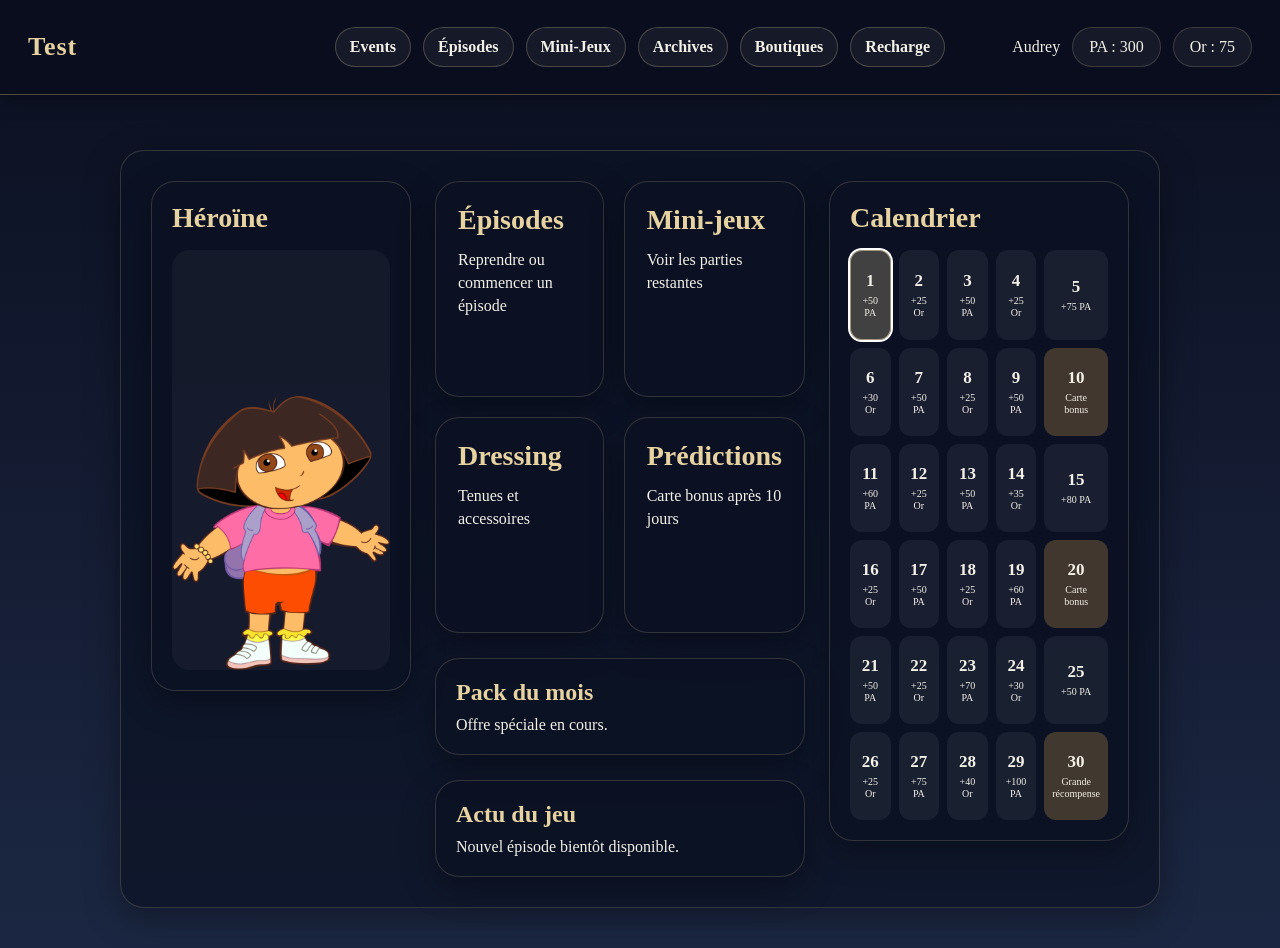
==== index.html @ 09d20448 "Add files via upload" ====
<!DOCTYPE html>
<html lang="fr">
<head>
  <meta charset="UTF-8">
  <meta name="viewport" content="width=device-width, initial-scale=1.0">
  <title>Test</title>
  <link rel="stylesheet" href="main.css">
</head>
<body>

  <div class="test-topbar">
    <div class="topbar-zone topbar-left">
      <div class="logo-test" id="home-logo">Test</div>
    </div>

    <div class="topbar-zone topbar-center">
      <nav class="test-menu">
        <div class="test-tab" onclick="window.location.href='events.html'">Events</div>
        <div class="test-tab" onclick="window.location.href='episode.html'">Épisodes</div>
        <div class="test-tab" onclick="window.location.href='minijeux.html'">Mini-Jeux</div>
        <div class="test-tab" onclick="window.location.href='archives.html'">Archives</div>
        <div class="test-tab" onclick="window.location.href='boutique.html'">Boutiques</div>
        <div class="test-tab" onclick="window.location.href='recharge.html'">Recharge</div>
      </nav>
    </div>

    <div class="topbar-zone topbar-right">
      <div class="profile-name-button" onclick="window.location.href='profil.html'">Audrey</div>
      <div class="badge-ui" id="pa-display">PA : 0</div>
      <div class="badge-ui" id="gold-display">Or : 0</div>
      
    </div>
  </div>

  <div id="reward-message" class="reward-message" style="display: none;"></div>

  <div class="test-page">
   <section id="home" class="test-section active">
   <div class="home-layout">

    <div class="home-left-card">
      <h2 class="home-section-title">Héroïne</h2>
      <div class="hero-display">
        <img src="images/dora.png" alt="Héroïne" class="hero-image">
      </div>
    </div>

    <div class="home-center-grid">
      <div class="home-feature-card" onclick="window.location.href='episode.html'">
        <span class="feature-title">Épisodes</span>
        <span class="feature-text">Reprendre ou commencer un épisode</span>
      </div>

      <div class="home-feature-card" onclick="window.location.href='minijeux.html'">
        <span class="feature-title">Mini-jeux</span>
        <span class="feature-text">Voir les parties restantes</span>
      </div>

      <div class="home-feature-card" onclick="window.location.href='dressing.html'">
        <span class="feature-title">Dressing</span>
        <span class="feature-text">Tenues et accessoires</span>
      </div>

      <div class="home-feature-card" onclick="window.location.href='predictions.html'">
        <span class="feature-title">Prédictions</span>
        <span class="feature-text">Carte bonus après 10 jours</span>
      </div>

      <div class="home-wide-card">
        <h3>Pack du mois</h3>
        <p>Offre spéciale en cours.</p>
      </div>

      <div class="home-wide-card">
        <h3>Actu du jeu</h3>
        <p>Nouvel épisode bientôt disponible.</p>
      </div>
    </div>

    <div class="home-right-column">
      <div class="home-side-card">
        <h2 class="home-section-title">Calendrier</h2>
        <div id="calendar-grid" class="calendar-grid"></div>
      </div>
    </div>

  </div>
</section>

   

   </div>

</section>

    <section id="events" class="test-section">
      <h1>Events</h1>
    </section>

    <section id="mini-jeux" class="test-section">
      <h1>Mini-jeux</h1>
    </section>

    <section id="archives" class="test-section">
      <h1>Archives</h1>
      <p>Consulte le lore, les personnages, les provinces et les informations débloquées.</p>

      <div class="test-card-grid">
        <div class="test-card">
          <h3>Personnages</h3>
          <p>Découvre les fiches des personnages rencontrés.</p>
        </div>

        <div class="test-card">
          <h3>Provinces</h3>
          <p>Explore les régions, peuples et lieux importants.</p>
        </div>

        <div class="test-card">
          <h3>Bestiaire</h3>
          <p>Retrouve les créatures et espèces du monde.</p>
        </div>
      </div>
    </section>

    <section id="recharge" class="test-section">
      <h1>Recharge</h1>
      <p>Récupère tes ressources quotidiennes et suis ta progression.</p>

      <div class="test-card-grid">
        <div class="test-card">
          <h3>Connexion du jour</h3>
          <p>Chaque nouveau jour : +50 PA et +25 Or.</p>
        </div>

        <div class="test-card">
          <h3>PA actuels</h3>
          <p id="recharge-pa-display">PA : 0</p>
        </div>

        <div class="test-card">
          <h3>Or actuel</h3>
          <p id="recharge-gold-display">Or : 0</p>
        </div>
      </div>
    </section>

    <section id="boutique" class="test-section">
      <h1>Boutique</h1>
      <p>Achète des objets, tenues et accessoires pour personnaliser ton aventure.</p>

      <div class="test-card-grid">
        <div class="test-card">
          <h3>Tenue lunaire</h3>
          <p>Prix : 120 Or</p>
        </div>

        <div class="test-card">
          <h3>Parure dorée</h3>
          <p>Prix : 80 Or</p>
        </div>

        <div class="test-card">
          <h3>Fond mystique</h3>
          <p>Prix : 150 Or</p>
        </div>
      </div>
    </section>

    <section id="profil" class="test-section">
         <h1>Profil</h1>
    </section>

  </div>

  <script>
    const REWARD_PA = 50;
  const REWARD_GOLD = 25;

  const dailyRewards = [
    { day: 1, reward: "+50 PA" },
    { day: 2, reward: "+25 Or" },
    { day: 3, reward: "+50 PA" },
    { day: 4, reward: "+25 Or" },
    { day: 5, reward: "+75 PA" },
    { day: 6, reward: "+30 Or" },
    { day: 7, reward: "+50 PA" },
    { day: 8, reward: "+25 Or" },
    { day: 9, reward: "+50 PA" },
    { day: 10, reward: "Carte bonus" },
    { day: 11, reward: "+60 PA" },
    { day: 12, reward: "+25 Or" },
    { day: 13, reward: "+50 PA" },
    { day: 14, reward: "+35 Or" },
    { day: 15, reward: "+80 PA" },
    { day: 16, reward: "+25 Or" },
    { day: 17, reward: "+50 PA" },
    { day: 18, reward: "+25 Or" },
    { day: 19, reward: "+60 PA" },
    { day: 20, reward: "Carte bonus" },
    { day: 21, reward: "+50 PA" },
    { day: 22, reward: "+25 Or" },
    { day: 23, reward: "+70 PA" },
    { day: 24, reward: "+30 Or" },
    { day: 25, reward: "+50 PA" },
    { day: 26, reward: "+25 Or" },
    { day: 27, reward: "+75 PA" },
    { day: 28, reward: "+40 Or" },
    { day: 29, reward: "+100 PA" },
    { day: 30, reward: "Grande récompense" }
  ];

  function getTodayDateString() {
    const today = new Date();
    const year = today.getFullYear();
    const month = String(today.getMonth() + 1).padStart(2, "0");
    const day = String(today.getDate()).padStart(2, "0");
    return year + "-" + month + "-" + day;
  }

  
function initializeCurrencies() {
  if (localStorage.getItem("test_pa") === null) {
    localStorage.setItem("test_pa", "250");
  }

  if (localStorage.getItem("test_gold") === null) {
    localStorage.setItem("test_gold", "50");
  }
}

function updateDisplays() {
  const pa = Number(localStorage.getItem("test_pa")) || 0;
  const gold = Number(localStorage.getItem("test_gold")) || 0;

  const paDisplay = document.getElementById("pa-display");
  const goldDisplay = document.getElementById("gold-display");

  if (paDisplay) paDisplay.textContent = "PA : " + pa;
  if (goldDisplay) goldDisplay.textContent = "Or : " + gold;
}

document.addEventListener("DOMContentLoaded", function () {
  initializeCurrencies(); // 🔥 essentiel
  updateDisplays();
});

  function giveDailyRewardIfNeeded() {
    let pa = Number(localStorage.getItem("test_pa")) || 0;
    let gold = Number(localStorage.getItem("test_gold")) || 0;

    const lastRewardDate = localStorage.getItem("test_last_reward_date");
    const today = getTodayDateString();

    if (lastRewardDate !== today) {
      pa += REWARD_PA;
      gold += REWARD_GOLD;

      localStorage.setItem("test_pa", pa);
      localStorage.setItem("test_gold", gold);
      localStorage.setItem("test_last_reward_date", today);

      let loginDay = Number(localStorage.getItem("test_login_day")) || 0;
      if (loginDay < 30) {
        loginDay += 1;
      }
      localStorage.setItem("test_login_day", loginDay);
    }
  }

  function renderCalendar() {
    const calendarGrid = document.getElementById("calendar-grid");
    if (!calendarGrid) return;

    calendarGrid.innerHTML = "";
    const claimedDay = Number(localStorage.getItem("test_login_day")) || 0;

    dailyRewards.forEach(function (item) {
      const dayBox = document.createElement("div");
      dayBox.classList.add("day");

      if (item.day <= claimedDay) dayBox.classList.add("claimed");
      if (item.day === claimedDay) dayBox.classList.add("today");
      if (item.day === 10 || item.day === 20 || item.day === 30) dayBox.classList.add("special");

      dayBox.innerHTML = `
        <span class="day-number">${item.day}</span>
        <span class="day-reward">${item.reward}</span>
      `;

      calendarGrid.appendChild(dayBox);
    });
  }

  function openSection(targetId) {
    const sections = document.querySelectorAll(".test-section");
    const tabs = document.querySelectorAll(".test-tab");
    const profilButton = document.getElementById("profil-button");

    sections.forEach(function (section) {
      section.classList.remove("active");
    });

    tabs.forEach(function (tab) {
      tab.classList.remove("active-tab");
    });

    if (profilButton) {
      profilButton.classList.remove("active-tab");
    }

    const targetSection = document.getElementById(targetId);
    if (targetSection) {
      targetSection.classList.add("active");
    }

    const targetTab = document.querySelector('.test-tab[data-target="' + targetId + '"]');
    if (targetTab) {
      targetTab.classList.add("active-tab");
    }

    if (profilButton && targetId === "profil") {
      profilButton.classList.add("active-tab");
    }
  }

  function setupTabs() {
    const tabs = document.querySelectorAll(".test-tab");

    tabs.forEach(function (tab) {
      tab.addEventListener("click", function () {
        const targetId = tab.getAttribute("data-target");
        openSection(targetId);
      });
    });

    const homeLogo = document.getElementById("home-logo");
    if (homeLogo) {
      homeLogo.addEventListener("click", function () {
        openSection("home");
      });
    }

    const profilButton = document.getElementById("profil-button");
    if (profilButton) {
      profilButton.addEventListener("click", function () {
        openSection("profil");
      });
    }
  }

  document.addEventListener("DOMContentLoaded", function () {
    giveDailyRewardIfNeeded();
    updateDisplays();
    renderCalendar();
    setupTabs();
  });
  </script>

</body>
</html>
---- main.css ----
#main-menu {
  display: none !important;
}

body {
  margin: 0;
  padding: 0;
  font-family: Georgia, "Times New Roman", serif;
  background: linear-gradient(180deg, #0b1020 0%, #131a30 45%, #1b2742 100%);
  color: #f3f0e8;
}

.reward-message {
  position: fixed;
  top: 110px;
  right: 30px;
  z-index: 9999;
  padding: 14px 18px;
  border-radius: 16px;
  background: rgba(231, 211, 161, 0.18);
  border: 1px solid rgba(231, 211, 161, 0.4);
  color: #f3f0e8;
  box-shadow: 0 8px 20px rgba(0, 0, 0, 0.25);
  font-size: 16px;
}

.test-topbar {
  position: fixed;
  top: 0;
  left: 0;
  width: 100%;
  height: 95px;
  background: rgba(10, 14, 30, 0.95);
  border-bottom: 1px solid rgba(212, 188, 132, 0.35);
  box-shadow: 0 4px 18px rgba(0, 0, 0, 0.35);
  display: grid;
  grid-template-columns: 1fr auto 1fr;
  align-items: center;
  padding: 0 28px;
  box-sizing: border-box;
  z-index: 9999;
}

.topbar-zone {
  display: flex;
  align-items: center;
}

.topbar-left {
  justify-content: flex-start;
}

.topbar-center {
  justify-content: center;
}

.topbar-right {
  justify-content: flex-end;
  gap: 12px;
}

.logo-test {
  font-size: 30px;
  font-weight: bold;
  color: #e7d3a1;
  white-space: nowrap;
  cursor: pointer;
}

.test-menu {
  display: flex;
  align-items: center;
  gap: 18px;
}

.test-menu a {
  color: #f3f0e8;
  text-decoration: none;
  padding: 14px 22px;
  border-radius: 999px;
  border: 1px solid rgba(231, 211, 161, 0.25);
  background: rgba(255, 255, 255, 0.05);
  font-size: 21px;
  font-weight: 600;
  white-space: nowrap;
  transition: 0.25s ease;
}

.test-menu a:hover {
  background: rgba(231, 211, 161, 0.14);
  border-color: rgba(231, 211, 161, 0.55);
  transform: translateY(-1px);
}

.badge-ui {
  padding: 10px 16px;
  border-radius: 999px;
  background: rgba(255, 255, 255, 0.05);
  border: 1px solid rgba(231, 211, 161, 0.18);
  color: #f3f0e8;
  font-size: 16px;
  white-space: nowrap;
}

.test-page {
  padding-top: 135px;
}

.logo-test {
  font-size: 30px;
  font-weight: bold;
  letter-spacing: 1px;
  color: #e7d3a1;
}

.test-menu {
  display: flex;
  gap: 14px;
  flex-wrap: wrap;
}

.test-menu a {
  color: #f3f0e8;
  text-decoration: none;
  font-size: 17px;
  padding: 10px 16px;
  border-radius: 999px;
  border: 1px solid rgba(231, 211, 161, 0.25);
  background: rgba(255, 255, 255, 0.04);
  transition: 0.25s ease;
}

.test-menu a:hover {
  background: rgba(231, 211, 161, 0.14);
  border-color: rgba(231, 211, 161, 0.55);
  transform: translateY(-1px);
}

.test-page {
  padding: 95px 30px 40px;
  max-width : 1100px;
  margin : 0 auto;
  box-sizing: border-box;
}

.test-section {
  display: none;
}

.test-section.active {
  display: block;
  padding : 30px;
  border-radius : 24px;
  background : rgba(12, 18, 36, 0.72);
  border: 1px solid rgba(231, 211, 161, 0.18);
  box-shadow : 0 10px 35px rgba(0, 0, 0, 0.35)
}

.test-card-grid {
  display: grid;
  grid-template-columns: repeat(3, minmax(220px, 1fr));
  gap: 20px;
  margin-top: 24px;
  align-items: stretch;
}

.test-card {
  padding: 20px;
  border-radius: 18px;
  background: rgba(255, 255, 255, 0.05);
  border: 1px solid rgba(231, 211, 161, 0.14);
  text-align: center;
}

.test-card h3 {
  margin-top: 0;
  color: #e7d3a1;
  font-size: 28px;
}

.test-card p {
  font-size: 16px;
  line-height: 1.5;
  color: #e8e1d3;
}

.test-button {
  display: inline-block;
  margin-top: 12px;
  padding: 10px 18px;
  border-radius: 12px;
  background: rgba(231, 211, 161, 0.16);
  border: 1px solid rgba(231, 211, 161, 0.35);
  color: #f3f0e8;
  text-decoration: none;
  cursor: pointer;
}

@media (max-width: 900px) {
  .test-card-grid {
    grid-template-columns: 1fr;
  }
}

  .test-page {
    padding-top: 150px;
  }

  .logo-test {
    font-size: 26px;
  }

  .test-menu {
    justify-content: center;
  }


[data-screen="main"] .middle,
[data-screen="main"] .buttons,
[data-menu="main"],
#main-menu,
button[data-action="start"],
button[data-action="load"],
button[data-action="settings"],
button[data-action="help"] {
  display: none !important;
}

[data-screen="main"] button {
  display: none !important;
}

body {
  margin: 0;
  padding: 0;
  font-family: Georgia, "Times New Roman", serif;
  color: #f3f0e8;
}

.test-menu a.active-tab {
  background: rgba(231, 211, 161, 0.22);
  border-color: rgba(231, 211, 161, 0.7);
}

.test-button {
  display: inline-block;
  margin-top: 12px;
  padding: 10px 18px;
  border-radius: 12px;
  background: rgba(231, 211, 161, 0.16);
  border: 1px solid rgba(231, 211, 161, 0.35);
  color: #f3f0e8;
  text-decoration: none;
  cursor: pointer;
}

.test-menu {
  display: flex;
  gap: 12px;
  flex-wrap: nowrap;
  align-items: center;
}

.test-tab {
  color: #f3f0e8;
  padding: 10px 14px;
  border-radius: 999px;
  border: 1px solid rgba(231, 211, 161, 0.25);
  background: rgba(255, 255, 255, 0.05);
  font-size: 16px;
  font-weight: 600;
  white-space: nowrap;
  cursor: pointer;
}

.test-tab:hover {
  background: rgba(231, 211, 161, 0.14);
  border-color: rgba(231, 211, 161, 0.55);
}

.test-tab.active-tab {
  background: rgba(231, 211, 161, 0.22);
  border-color: rgba(231, 211, 161, 0.7);
  box-shadow: 0 0 12px rgba(231, 211, 161, 0.2);
}

.test-topbar,
.test-topbar * {
  pointer-events: auto !important;
}

.test-topbar {
  position: fixed !important;
  top: 0 !important;
  left: 0 !important;
  width: 100% !important;
  height: 95px !important;
  z-index: 999999 !important;
}

[data-screen="main"],
[data-screen="main"] *,
[data-ui="text"],
[data-ui="choices"],
[data-ui="quick-menu"] {
  pointer-events: none !important;
}

#game-container {
  position: fixed;
  top: 0;
  left: 0;
  width: 100%;
  height: 100%;
  background: black;
  z-index: 999;
}

#game-background {
  position: absolute;
  width: 100%;
  height: 100%;
  background: black;
}

#dialogue-box {
  position: absolute;
  bottom: 0;
  width: 100%;
  padding: 30px;
  background: rgba(0,0,0,0.7);
  color: white;
  cursor: pointer;
}

#dialogue-box button {
  margin-top: 10px;
}

.profil-button {
  color: #f3f0e8;
  padding: 14px 22px;
  border-radius: 999px;
  border: 1px solid rgba(231, 211, 161, 0.25);
  background: rgba(255, 255, 255, 0.05);
  font-size: 21px;
  font-weight: 600;
  cursor: pointer;
}

.profil-button:hover {
  background: rgba(231, 211, 161, 0.14);
  border-color: rgba(231, 211, 161, 0.55);
}

.home-layout {
  display: grid;
  grid-template-columns: 240px 1fr 320px;
  gap: 24px;
  align-items: start;
}

.home-left-card,
.home-side-card,
.home-feature-card {
  background: rgba(12, 18, 35, 0.82);
  border: 1px solid rgba(231, 211, 161, 0.18);
  border-radius: 24px;
  box-shadow: 0 12px 32px rgba(0, 0, 0, 0.35);
}

.home-left-card,
.home-side-card {
  padding: 20px;
}

.home-section-title {
  margin: 0 0 16px 0;
  color: #e7d3a1;
  font-size: 28px;
  font-weight: 700;
}

.small-side-title {
  margin: 0 0 10px 0;
  color: #e7d3a1;
  font-size: 22px;
}

.hero-display {
  height: 420px;
  border-radius: 18px;
  background: rgba(255, 255, 255, 0.04);
  overflow: hidden;
  display: flex;
  align-items: flex-end;
  justify-content: center;
}

.hero-image {
  max-width: 100%;
  max-height: 100%;
  object-fit: contain;
}

.home-center-grid {
  display: grid;
  grid-template-columns: 1fr 1fr;
  gap: 20px;
}

.home-feature-card {
  min-height: 180px;
  padding: 24px;
  color: #f3f0e8;
  cursor: pointer;
  transition: transform 0.2s ease, border-color 0.2s ease, box-shadow 0.2s ease;
}

.home-feature-card:hover {
  transform: translateY(-4px);
  border-color: rgba(231, 211, 161, 0.55);
  box-shadow: 0 18px 36px rgba(0, 0, 0, 0.45);
}

.feature-title {
  display: block;
  margin-bottom: 12px;
  color: #e7d3a1;
  font-size: 28px;
  font-weight: 700;
}

.feature-text {
  display: block;
  font-size: 16px;
  line-height: 1.45;
  color: #f3f0e8;
}

.home-right-column {
  display: flex;
  flex-direction: column;
  gap: 20px;
}

.calendar-grid {
  display: grid;
  grid-template-columns: repeat(5, 1fr);
  gap: 8px;
}

.day {
  min-height: 72px;
  padding: 8px;
  border-radius: 12px;
  background: rgba(255, 255, 255, 0.06);
  display: flex;
  flex-direction: column;
  justify-content: center;
  align-items: center;
  gap: 4px;
}

.day.claimed {
  background: rgba(231, 211, 161, 0.25);
  border: 1px solid rgba(231, 211, 161, 0.6);
}

.day.today {
  outline: 2px solid #ffffff;
}

.day.special {
  background: rgba(255, 190, 90, 0.22);
}

.day-number {
  font-size: 17px;
  font-weight: 700;
}

.day-reward {
  font-size: 10px;
  text-align: center;
  line-height: 1.2;
}

.home-wide-card {
  grid-column:span 2;
  padding: 20px;
  border-radius: 20px;
  background: rgba(12, 18, 35, 0.85);
  border: 1px solid rgba(231, 211, 161, 0.2);
  margin-top: 5px;
}

.home-layout {
  display: grid;
  grid-template-columns: 260px 1fr 300px;
  gap: 24px;
  align-items: start;
}

.home-left-card {
  padding: 20px;
  background: rgba(12, 18, 35, 0.82);
  border: 1px solid rgba(231, 211, 161, 0.18);
  border-radius: 24px;
  box-shadow: 0 12px 32px rgba(0, 0, 0, 0.35);
}

.home-section-title {
  margin: 0 0 16px 0;
  color: #e7d3a1;
  font-size: 28px;
  font-weight: 700;
}

.hero-display {
  height: 420px;
  border-radius: 18px;
  background: rgba(255, 255, 255, 0.04);
  overflow: hidden;
  display: flex;
  align-items: flex-end;
  justify-content: center;
}

.hero-image {
  max-width: 100%;
  max-height: 100%;
  object-fit: contain;
  display: block;
}

.home-center-grid {
  display: grid;
  grid-template-columns: 1fr 1fr;
  gap: 20px;
}

.home-feature-card {
  min-height: 170px;
  padding: 22px;
  background: rgba(12, 18, 35, 0.82);
  border: 1px solid rgba(231, 211, 161, 0.18);
  border-radius: 24px;
  box-shadow: 0 12px 32px rgba(0, 0, 0, 0.35);
  color: #f3f0e8;
  cursor: pointer;
  transition: transform 0.2s ease, border-color 0.2s ease, box-shadow 0.2s ease;
}

.home-feature-card:hover {
  transform: translateY(-4px);
  border-color: rgba(231, 211, 161, 0.55);
  box-shadow: 0 18px 36px rgba(0, 0, 0, 0.45);
}

.feature-title {
  display: block;
  margin-bottom: 12px;
  color: #e7d3a1;
  font-size: 28px;
  font-weight: 700;
}

.feature-text {
  display: block;
  font-size: 16px;
  line-height: 1.45;
  color: #f3f0e8;
}

.home-wide-card {
  grid-column: span 2;
  padding: 20px;
  background: rgba(12, 18, 35, 0.82);
  border: 1px solid rgba(231, 211, 161, 0.18);
  border-radius: 24px;
  box-shadow: 0 12px 32px rgba(0, 0, 0, 0.35);
}

.home-wide-card h3 {
  margin: 0 0 10px 0;
  color: #e7d3a1;
  font-size: 24px;
}

.home-wide-card p {
  margin: 0;
  color: #f3f0e8;
}

.home-right-column {
  display: flex;
  flex-direction: column;
  gap: 20px;
}

.home-side-card {
  padding: 20px;
  background: rgba(12, 18, 35, 0.82);
  border: 1px solid rgba(231, 211, 161, 0.18);
  border-radius: 24px;
  box-shadow: 0 12px 32px rgba(0, 0, 0, 0.35);
}

.small-side-title {
  margin: 0 0 10px 0;
  color: #e7d3a1;
  font-size: 22px;
}

.calendar-grid {
  display: grid;
  grid-template-columns: repeat(5, 1fr);
  gap: 8px;
}

.day {
  min-height: 72px;
  padding: 8px;
  border-radius: 12px;
  background: rgba(255, 255, 255, 0.06);
  display: flex;
  flex-direction: column;
  justify-content: center;
  align-items: center;
  gap: 4px;
}

.day.claimed {
  background: rgba(231, 211, 161, 0.25);
  border: 1px solid rgba(231, 211, 161, 0.6);
}

.day.today {
  outline: 2px solid #ffffff;
}

.day.special {
  background: rgba(255, 190, 90, 0.22);
}

.day-number {
  font-size: 17px;
  font-weight: 700;
}

.day-reward {
  font-size: 10px;
  text-align: center;
  line-height: 1.2;
}

@media (max-width: 1200px) {
  .home-layout {
    grid-template-columns: 1fr;
  }

  .hero-display {
    height: 320px;
  }

  .home-center-grid {
    grid-template-columns: 1fr;
  }

  .home-wide-card {
    grid-column: span 1;
  }
}

.episode-status.in-progress {
  background: rgba(80, 150, 255, 0.16);
  border: 1px solid rgba(80, 150, 255, 0.5);
  color: #bfd8ff;
}

.episode-status.completed {
  background: rgba(120, 210, 150, 0.16);
  border: 1px solid rgba(120, 210, 150, 0.5);
  color: #c8f5d4;
}

.memory-intro {
  width: 320px;
  margin: 40px auto 20px;
  padding: 24px;
  background: rgba(12, 18, 35, 0.82);
  border: 1px soldi rgba(231, 211, 161, 0.18);
  border-radius: 22px;
  box-shadow: 0 12px 32px rgba(0, 0, 0, 0.35);
  text-align: left;
}

.minigame-card-content {
  display: flex;
  flex-direction: column;
  align-items: flex-start;
  gap: 10px;
}

.minigame-text {
  width: 100%;
  display: flex;
  flex-direction: column;
  align-items: flex-start;
  gap: 10px;
}

.minigame-title {
  margin: 0;
  color: #e7d3a1;
  font-size: 30px;
  font-weight: 700;
}

.minigame-descritpion {
  margin: 0;
  color: #f3f0e8;
  font-size: 15px;
  line-height: 1.4;
}

.minigame-tries {
  margin: 0;
  color: #d8d2cd;
  font-size: 14px;
}

.minigame-button {
  display: block;
  width: fit-content;
  margin: 10px auto 0 auto;
  padding: 8px 18px;
  border-radius: 12px;
  background: rgba(231, 211, 161, 0.16);
  border: 1px solid rgba(231, 211, 161, 0.45);
  color: #f3f0e8;
  font-size: 14px;
  font-weight: 700;
  cursor: pointer;
  text-align: center;
}

.minigame-card-content .minigame-button {
  align-self: flex-start;
}

.minigame-button:hover {
  border-color: rgba(231, 211, 161, 0.75);
  box-shadow: 0 12px 24px rgba(0, 0, 0, 0.28);
}

.memory-game-container {
  max-width: 820px;
  margin: 20px auto 0;
}

.memory-panel {
  display: flex;
  justify-content: center;
  gap: 24px;
  margin-bottom: 20px;
  color: #f3f0e8;
}

.hidden {
  display: none;
}

#memory-grid {
  display: grid;
  grid-template-columns: repeat(5, 80px);
  gap: 10px;
  justify-content: center;
  margin-top: 20px;
}

.card {
  width: 80px;
  height: 80px;
  background: #1c2340;
  display: flex;
  align-items: center;
  justify-content: center;
  cursor: pointer;
  font-size: 24px;
  border-radius: 10px;
}

.card.flipped {
  background: #f3d9a4;
}

.memory-start-popup {
  display: flex;
  justify-content: center;
  align-items: center;
  min-height: 70vh;
}

.memory-start-card {
  width: 360px;
  padding : 28px;
  background: rgba(12, 18, 35, 0.88);
  border: 1px solid rgba(231, 211, 161, 0.18);
  border-radius: 24px;
  box-shadow: 0 12px 32px rgba(0, 0, 0, 0.35);
  text-align: left;
}

.memory-popup-title {
  margin: 0 0 14px 0;
  color: #e7d3a1;
  font-size: 34px;
}

.memory-popup-text {
  margin: 0 0 14px 0;
  color: #f3f0e8;
  font-size: 16px;
  line-height: 1.45;
}

.memory-popup-buttons {
  display: flex;
  flex-direction: column;
  gap: 14px;
  align-items: center;
}

.memory-game-area {
  margin-top: 30px;
}

.hidden {
  display: none;
}
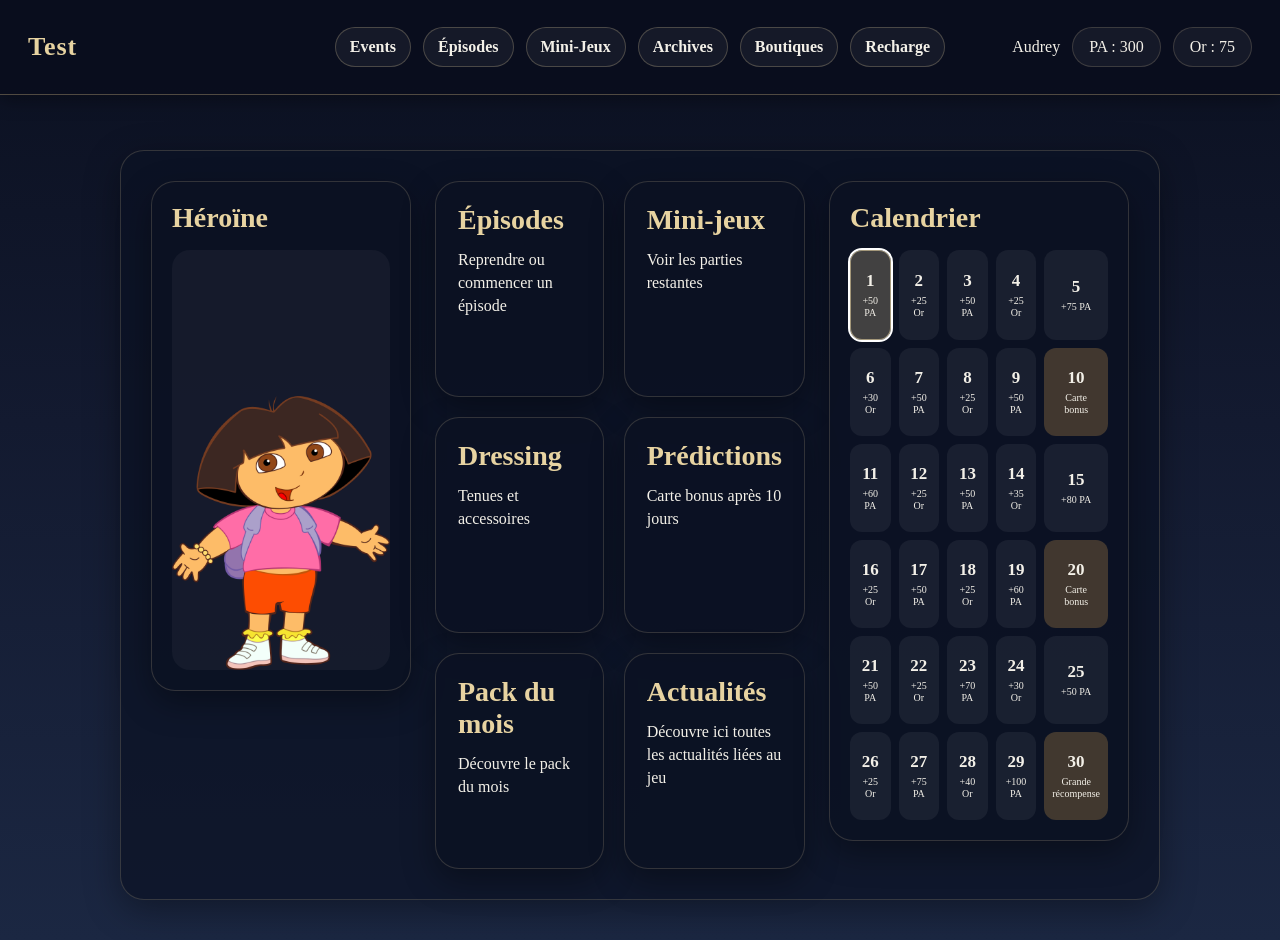
==== commit 127b3d3d: "Add files via upload" ====
--- a/index.html
+++ b/index.html
@@ -66,14 +66,14 @@
         <span class="feature-text">Carte bonus après 10 jours</span>
       </div>
 
-      <div class="home-wide-card">
-        <h3>Pack du mois</h3>
-        <p>Offre spéciale en cours.</p>
-      </div>
-
-      <div class="home-wide-card">
-        <h3>Actu du jeu</h3>
-        <p>Nouvel épisode bientôt disponible.</p>
+      <div class="home-feature-card" onclick="window.location.href='pack.html'">
+        <span class="feature-title">Pack du mois</span>
+        <span class="feature-text">Découvre le pack du mois</span>
+      </div>
+
+      <div class="home-feature-card" onclick="window.location.href='actualite.html'">
+        <span class="feature-title">Actualités</span>
+        <span class="feature-text">Découvre ici toutes les actualités liées au jeu</span>
       </div>
     </div>
 
--- a/main.css
+++ b/main.css
@@ -839,4 +839,362 @@
 
 .hidden {
   display: none;
+}
+
+.archives-title {
+  text-align: center;
+  margin-top: 5px;
+  margin-bottom: 0;
+  color: white;
+}
+
+.archives-container {
+  position: relative;
+  width: 100%;
+  height: 400px;
+  margin-top: 5px;
+}
+
+.bubble {
+  position: absolute;
+  border-radius: 50%;
+  background: rgba(255, 255, 255, 0.08);
+  border: 1px solid rgba(255, 255, 255, 0.2);
+  backdrop-filter: blur(10px);
+  color: white;
+  display: flex;
+  align-items: center;
+  justify-content: center;
+  text-align: center;
+  cursor: pointer;
+  transition: transform 0.3s ease, box-shadow 0.3s ease;
+  box-shadow: 0 0 15px rgba(255, 255, 255, 0.15);
+  padding: 20px;
+}
+
+.bubble span {
+  font-size: 22px;
+  font-weight: 700;
+  color: #e7d3a1;
+  line-height: 1.2;
+}
+
+.bubble:hover {
+  transform: scale(1.12);
+  box-shadow: 0 0 25px rgba(255, 190, 90, 0.35);
+}
+
+@keyframes float {
+  0% {transform: translateY(0px); }
+  50% {transform: translateY(-8px); }
+  100% {transform: translateY(0px); }
+}
+
+.bubble {
+  animation: float 4s ease-in-out infinite;
+}
+
+.bubble-map {
+  width: 150px;
+  height: 150px;
+  top: 25px;
+  left: 26%;
+  animation-delay: 0s;
+}
+
+.bubble-persos {
+  width: 175px;
+  height: 175px;
+  top: 15px;
+  right: 10%;
+  animation-delay: 1s;
+}
+
+.bubble-illus {
+  width: 160px;
+  height: 160px;
+  top: 200px;
+  left: 10%;
+  animation-delay: 2s;
+}
+
+.bubble-journal {
+  width: 185px;
+  height: 185px;
+  top: 170px;
+  right: 32%;
+  animation-delay: 3s;
+}
+
+@media (max-width: 900px) {
+  .archives-container {
+    min-height: auto;
+    height: auto;
+    display: flex;
+    flex-direction: column;
+    gap: 20px;
+    align-items: center;
+  }
+
+  .bubble {
+    position: static;
+    animation: none;
+  }
+
+  .bubble-map,
+  .bubble-persos,
+  .bubble-illus,
+  .bubble-journal {
+    width: 220px;
+    height: 220px;
+  }
+}
+
+.actu-page {
+  max-width: 800px;
+  margin: 0 auto;
+  padding: 80px 20px;
+}
+
+.actu-page-title {
+  text-align: center;
+  color:white;
+  margin-bottom: 40px;
+}
+
+.actu-list {
+  display: grid;
+  grid-template-columns: repeat(auto-fit, minmax(250px, 1fr));
+  gap: 20px;
+}
+
+.actu-item {
+  padding: 16px;
+  border-radius: 12px;
+  background: rgba(255, 255, 255, 0.05);
+  border: 1px solid rgba(255, 255, 255, 0.1);
+  cursor: pointer;
+  transition: all 0.25s ease;
+  height: 120px;
+  display: flex;
+  flex-direction: column;
+  justify-content: center;
+  backdrop-filter: blur(8px);
+}
+
+.actu-item:hover {
+  transform: translateY(-6px) scale(1.02);
+  background: rgba(255, 255, 255, 0.08);
+  box-shadow: 0 10px 25px rgba(0,0,0,0.3);
+}
+
+.actu-item:active {
+  transform: scale(0.98);
+}
+
+.actu-date {
+  font-size: 14px;
+  color: rgba(255, 255, 255, 0.6);
+  margin-bottom: 6px;
+}
+
+.actu-title {
+  font-size: 22px;
+  color: #e7d3a1;
+}
+
+.back-button {
+  position: fixed;
+  top: 20px;
+  left: 20px;
+  font-size: 16px;
+  color: white;
+  cursor: pointer;
+  padding: 10px 16px;
+  border-radius: 12px;
+  background: rgba(255, 255, 255, 0.08);
+  border: 1px solid rgba(255, 255, 255, 0.15);
+  backdrop-filter: blur(6px);
+  transition: all 0.3s ease;
+  z-index: 1000;
+}
+
+.back-button:hover {
+  transform: scale(1.05);
+  box-shadow: 0 0 12px rgba(255, 255, 255, 0.2);
+}
+
+.shop-container {
+  max-width: 1100px;
+  margin: 0 auto;
+  padding: 100px 20px 40px;
+}
+
+.shop-page-title {
+  text-align: center;
+  color: white;
+  margin-bottom: 40px;
+}
+
+.shop-grid {
+  display: grid;
+  grid-template-columns: repeat(auto-fit, minmax(260px, 320px));
+  gap: 28px;
+  justify-content: center;
+  margin-top: 10px;
+}
+
+.shop-card {
+  position: relative;
+  padding: 26px;
+  border-radius: 18px;
+  background: rgba(255, 255, 255, 0.05);
+  border: 1px solid rgba(255, 255, 255, 0.10);
+  cursor: pointer;
+  transition: transform 0.25s ease, box-shadow 0.25s ease, background 0.25s ease;
+}
+
+.shop-card:hover {
+  transform: translateY(-5px);
+  background: rgba(255, 255, 255, 0.08);
+  box-shadow: 0 10px 24px rgba(0, 0, 0, 0.25);
+}
+
+.shop-card-title {
+  font-size: 28px;
+  color: #e7d3a1;
+  margin-bottom: 12px;
+}
+
+.shop-card-text {
+  font-size: 16px;
+  line-height: 1.5;
+  color: white;
+}
+
+.shop-card-locked {
+  opacity: 0.75;
+}
+
+.shop-badge {
+  position: absolute;
+  top: 14px;
+  right: 14px;
+  padding: 6px 12px;
+  border-radius: 999px;
+  background: rgba(220, 60, 60, 0.9);
+  color: white;
+  font-size: 13px;
+  font-weight: 700;
+}
+
+.recharge-page {
+  max-width: 1000px;
+  margin: 0 auto;
+  padding: 90px 20px 50px;
+}
+
+.recharge-title {
+  text-align: center;
+  color: white;
+  margin-bottom: 30px;
+}
+
+.recharge-sections {
+  display: flex;
+  gap: 30px;
+  justify-content: center;
+  align-items: flex-start;
+}
+
+.recharge-subtitle {
+  color: #e7d3a1;
+  margin-bottom: 15px;
+  text-align: center;
+}
+
+.recharge-grid {
+  display: grid;
+  grid-template-columns: repeat(2, 1fr);
+  gap: 15px;
+}
+
+.recharge-column {
+  flex: 1;
+  max-width: 320px;
+}
+
+.recharge-card {
+  aspect-ratio: 1 / 1;
+  background : rgba(255, 255, 255, 0.05);
+  border: 1px solid rgba(255, 255, 255, 0.10);
+  border-radius: 14px;
+  display: flex;
+  flex-direction: column;
+  justify-content: center;
+  align-items: center;
+  cursor: pointer;
+  transition: 0.2s;
+}
+
+.recharge-card:hover {
+  transform: scale(1.05);
+  background: rgba(255, 255, 255, 0.08);
+  box-shadow: 0 10px 24px rgba(0, 0, 0, 0.25);
+}
+
+.recharge-card h3 {
+  color: #e7d3a1;
+  margin-bottom: 5px;
+  font-size: 18px;
+}
+
+.recharge-card p {
+  color: white;
+  font-size: 14px;
+}
+
+.monthly-pack-section {
+  margin-top: 10px;
+}
+
+.monthly-pack-card {
+  aspect-ratio: 1 / 1;
+  background: rgba(255, 255, 255, 0.07);
+  border: 1px solid rgba(255, 255, 255, 0.12);
+  border-radius: 18px;
+  display: flex;
+  flex-direction: column;
+  justify-content: center;
+  align-items: center;
+  cursor: pointer;
+  transition: 0.2s;
+  text-align: center;
+}
+
+.monthly-pack-card:hover {
+  transform: scale(1.05);
+  background: rgba(255, 255, 255, 0.10);
+  box-shadow: 0 10px 24px rgba(0, 0, 0, 0.25);
+}
+
+.monthly-pack-card h3 {
+  color: #e7d3a1;
+  font-size: 30px;
+  margin-bottom: 12px;
+}
+
+.monthly-pack-card p {
+  color: white;
+  margin-bottom: 8px;
+}
+
+.monthly-pack-price {
+  display: inline-block;
+  margin-top: 12px;
+  padding: 8px 16px;
+  border-radius: 999px;
+  background : rgba(255, 255, 255, 0.10);
+  color: #e7d3a1;
+  font-weight: 700;
 }
